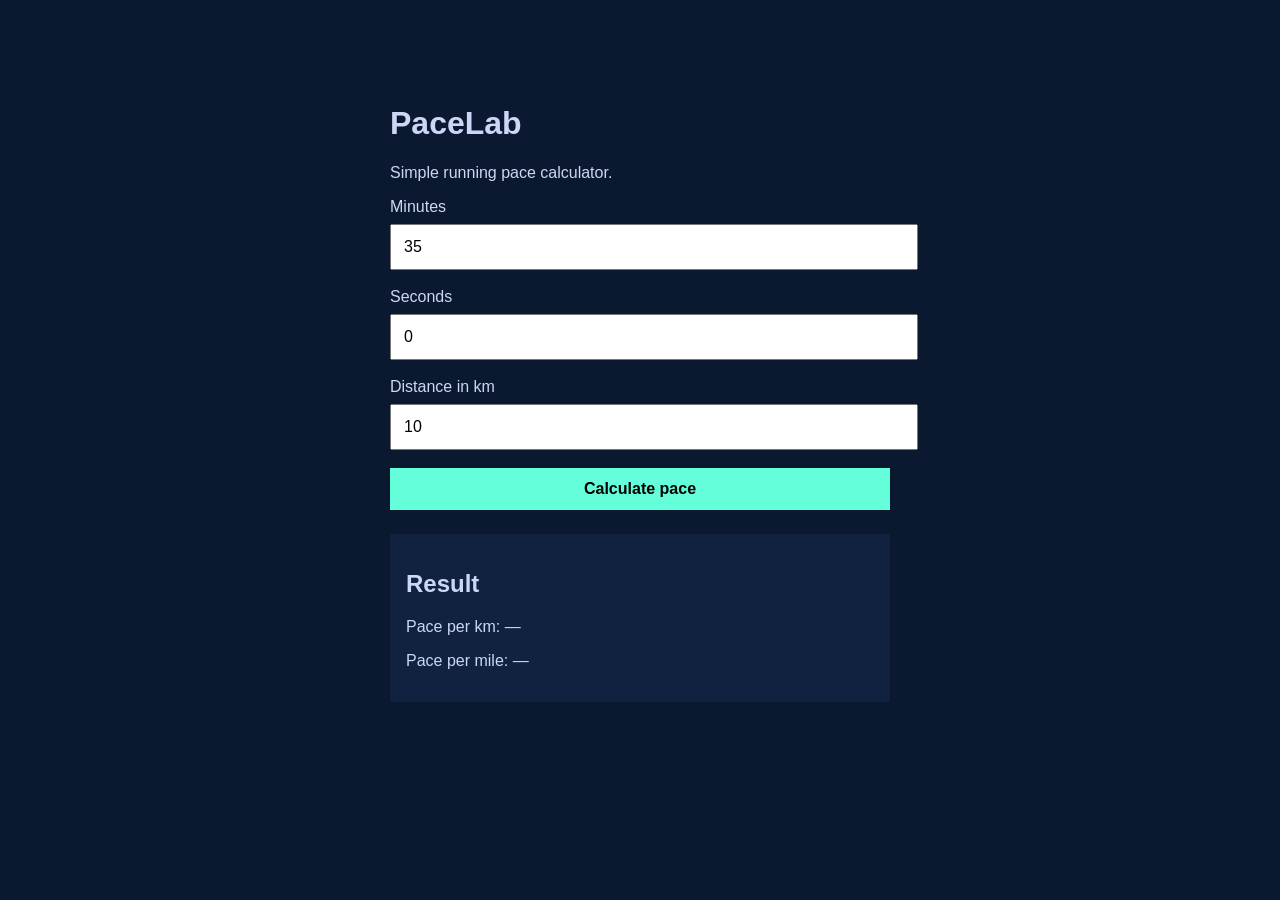
==== pacelab/index.html @ ef5e68e3 "Added PaceLab calculator" ====
<!DOCTYPE html>
<html lang="en">
<head>
  <meta charset="UTF-8" />
  <meta name="viewport" content="width=device-width, initial-scale=1.0" />
  <title>PaceLab</title>
  <link rel="stylesheet" href="style.css" />
</head>
<body>
  <main class="container">
    <h1>PaceLab</h1>
    <p>Simple running pace calculator.</p>

    <label for="minutes">Minutes</label>
    <input id="minutes" type="number" value="35" />

    <label for="seconds">Seconds</label>
    <input id="seconds" type="number" value="0" />

    <label for="distance">Distance in km</label>
    <input id="distance" type="number" value="10" />

    <button id="calculate">Calculate pace</button>

    <div class="result">
      <h2>Result</h2>
      <p id="paceKm">Pace per km: —</p>
      <p id="paceMile">Pace per mile: —</p>
    </div>
  </main>

  <script src="script.js"></script>
</body>
</html>
---- pacelab/style.css ----
body {
    margin: 0;
    font-family: Arial, sans-serif;
    background: #0a192f;
    color: #ccd6f6;
  }
  
  .container {
    max-width: 500px;
    margin: 60px auto;
    padding: 24px;
  }
  
  input,
  button {
    display: block;
    width: 100%;
    margin: 8px 0 18px;
    padding: 12px;
    font-size: 16px;
  }
  
  button {
    background: #64ffda;
    border: none;
    cursor: pointer;
    font-weight: bold;
  }
  
  .result {
    margin-top: 24px;
    padding: 16px;
    background: #112240;
  }
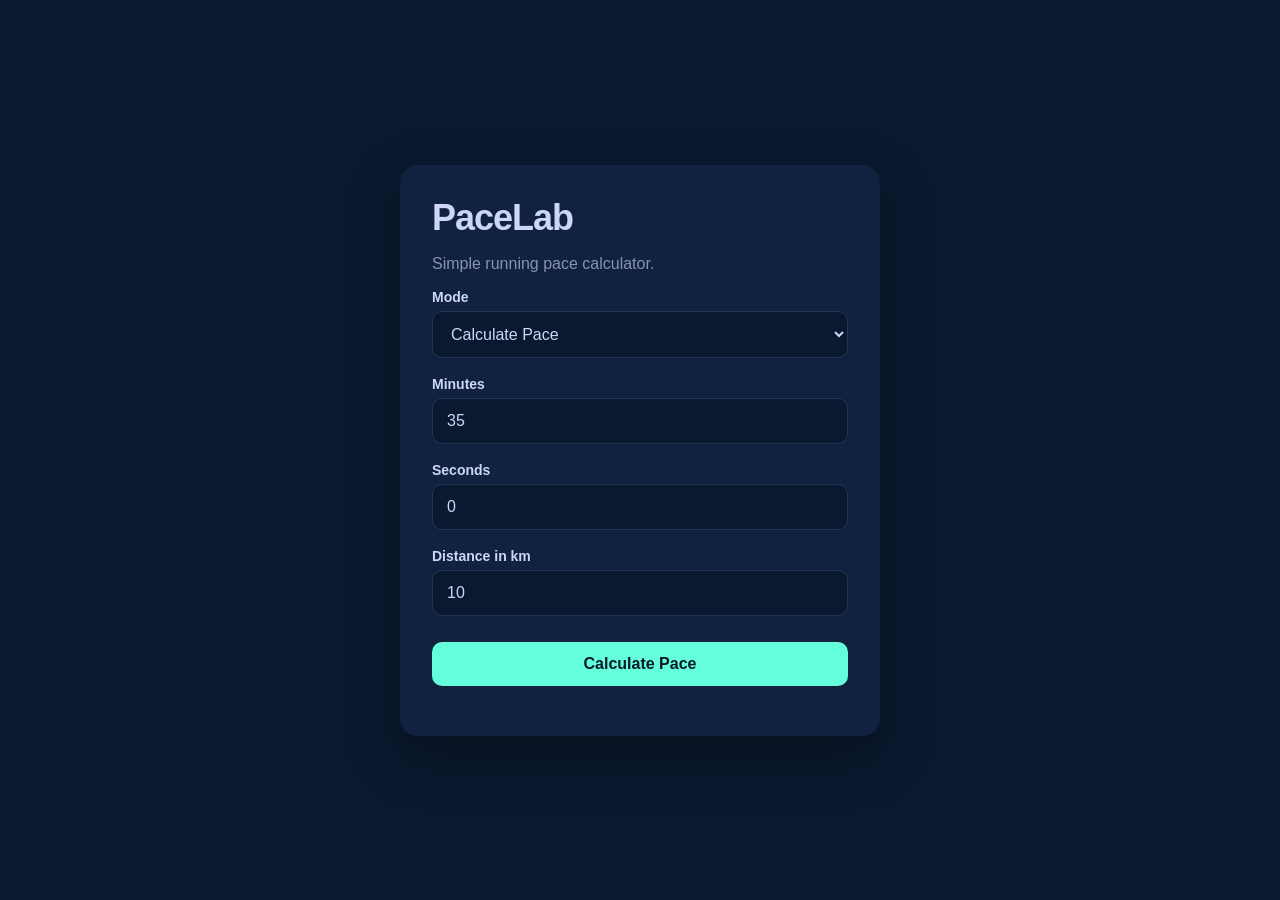
==== commit b18870a2: "Add card layout & new styling" ====
--- a/pacelab/index.html
+++ b/pacelab/index.html
@@ -11,18 +11,40 @@
     <h1>PaceLab</h1>
     <p>Simple running pace calculator.</p>
 
-    <label for="minutes">Minutes</label>
-    <input id="minutes" type="number" value="35" />
+    <label for="mode">Mode</label>
+    <select id="mode">
+      <option value="pace">Calculate Pace</option>
+      <option value="time">Calculate Race Time</option>
+    </select>
 
-    <label for="seconds">Seconds</label>
-    <input id="seconds" type="number" value="0" />
+    <div id="timeInputs">
+      <label for="minutes">Minutes</label>
+      <input id="minutes" type="number" value="35" />
+    
+      <label for="seconds">Seconds</label>
+      <input id="seconds" type="number" value="0" min="0" max="59" />
+    </div>
 
     <label for="distance">Distance in km</label>
     <input id="distance" type="number" value="10" />
 
+    <div id="paceInputs">
+      <label for="paceMinutes">Pace minutes</label>
+      <input id="paceMinutes" type="number" value="5" />
+    
+      <label for="paceSeconds">Pace seconds</label>
+      <input id="paceSeconds" type="number" value="0" min="0" max="59" />
+    
+      <label for="paceUnit">Pace unit</label>
+      <select id="paceUnit">
+        <option value="km">Per km</option>
+        <option value="mile">Per mile</option>
+      </select>
+    </div>
+
     <button id="calculate">Calculate pace</button>
 
-    <div class="result">
+    <div id="resultBox" class="result">
       <h2>Result</h2>
       <p id="paceKm">Pace per km: —</p>
       <p id="paceMile">Pace per mile: —</p>
--- a/pacelab/style.css
+++ b/pacelab/style.css
@@ -1,34 +1,118 @@
+* {
+  box-sizing: border-box;
+}
+
 body {
-    margin: 0;
-    font-family: Arial, sans-serif;
-    background: #0a192f;
-    color: #ccd6f6;
+  margin: 0;
+  font-family: Arial, sans-serif;
+  background: #0a192f;
+  color: #ccd6f6;
+  min-height: 100vh;
+  display: flex;
+  align-items: center;
+  justify-content: center;
+  padding: 24px;
+}
+
+.container {
+  width: 100%;
+  max-width: 480px;
+  padding: 32px;
+  background: #112240;
+  border-radius: 18px;
+  box-shadow: 0 20px 50px rgba(0, 0, 0, 0.35);
+}
+
+h1 {
+  margin: 0 0 8px;
+  font-size: 36px;
+  letter-spacing: -1px;
+}
+
+p {
+  color: #8892b0;
+}
+
+label {
+  display: block;
+  margin-bottom: 6px;
+  font-size: 14px;
+  font-weight: bold;
+  color: #ccd6f6;
+}
+
+input,
+select,
+button {
+  width: 100%;
+  margin-bottom: 18px;
+  padding: 13px 14px;
+  font-size: 16px;
+  border-radius: 10px;
+}
+
+input,
+select {
+  border: 1px solid #233554;
+  background: #0a192f;
+  color: #ccd6f6;
+}
+
+input:focus,
+select:focus {
+  outline: none;
+  border-color: #64ffda;
+}
+
+button {
+  margin-top: 8px;
+  border: none;
+  background: #64ffda;
+  color: #0a192f;
+  font-weight: bold;
+  cursor: pointer;
+  transition: transform 0.15s ease, opacity 0.15s ease;
+}
+
+button:hover {
+  transform: translateY(-1px);
+  opacity: 0.9;
+}
+
+.result {
+  display: none;
+  margin-top: 24px;
+  padding: 18px;
+  background: #0a192f;
+  border: 1px solid #233554;
+  border-radius: 14px;
+}
+
+.result h2 {
+  margin-top: 0;
+}
+
+.result p {
+  margin: 8px 0;
+  color: #ccd6f6;
+  font-size: 17px;
+}
+
+#paceInputs {
+  display: none;
+}
+
+@media (max-width: 520px) {
+  body {
+    align-items: flex-start;
+    padding: 16px;
   }
-  
+
   .container {
-    max-width: 500px;
-    margin: 60px auto;
     padding: 24px;
   }
-  
-  input,
-  button {
-    display: block;
-    width: 100%;
-    margin: 8px 0 18px;
-    padding: 12px;
-    font-size: 16px;
+
+  h1 {
+    font-size: 30px;
   }
-  
-  button {
-    background: #64ffda;
-    border: none;
-    cursor: pointer;
-    font-weight: bold;
-  }
-  
-  .result {
-    margin-top: 24px;
-    padding: 16px;
-    background: #112240;
-  }+}
